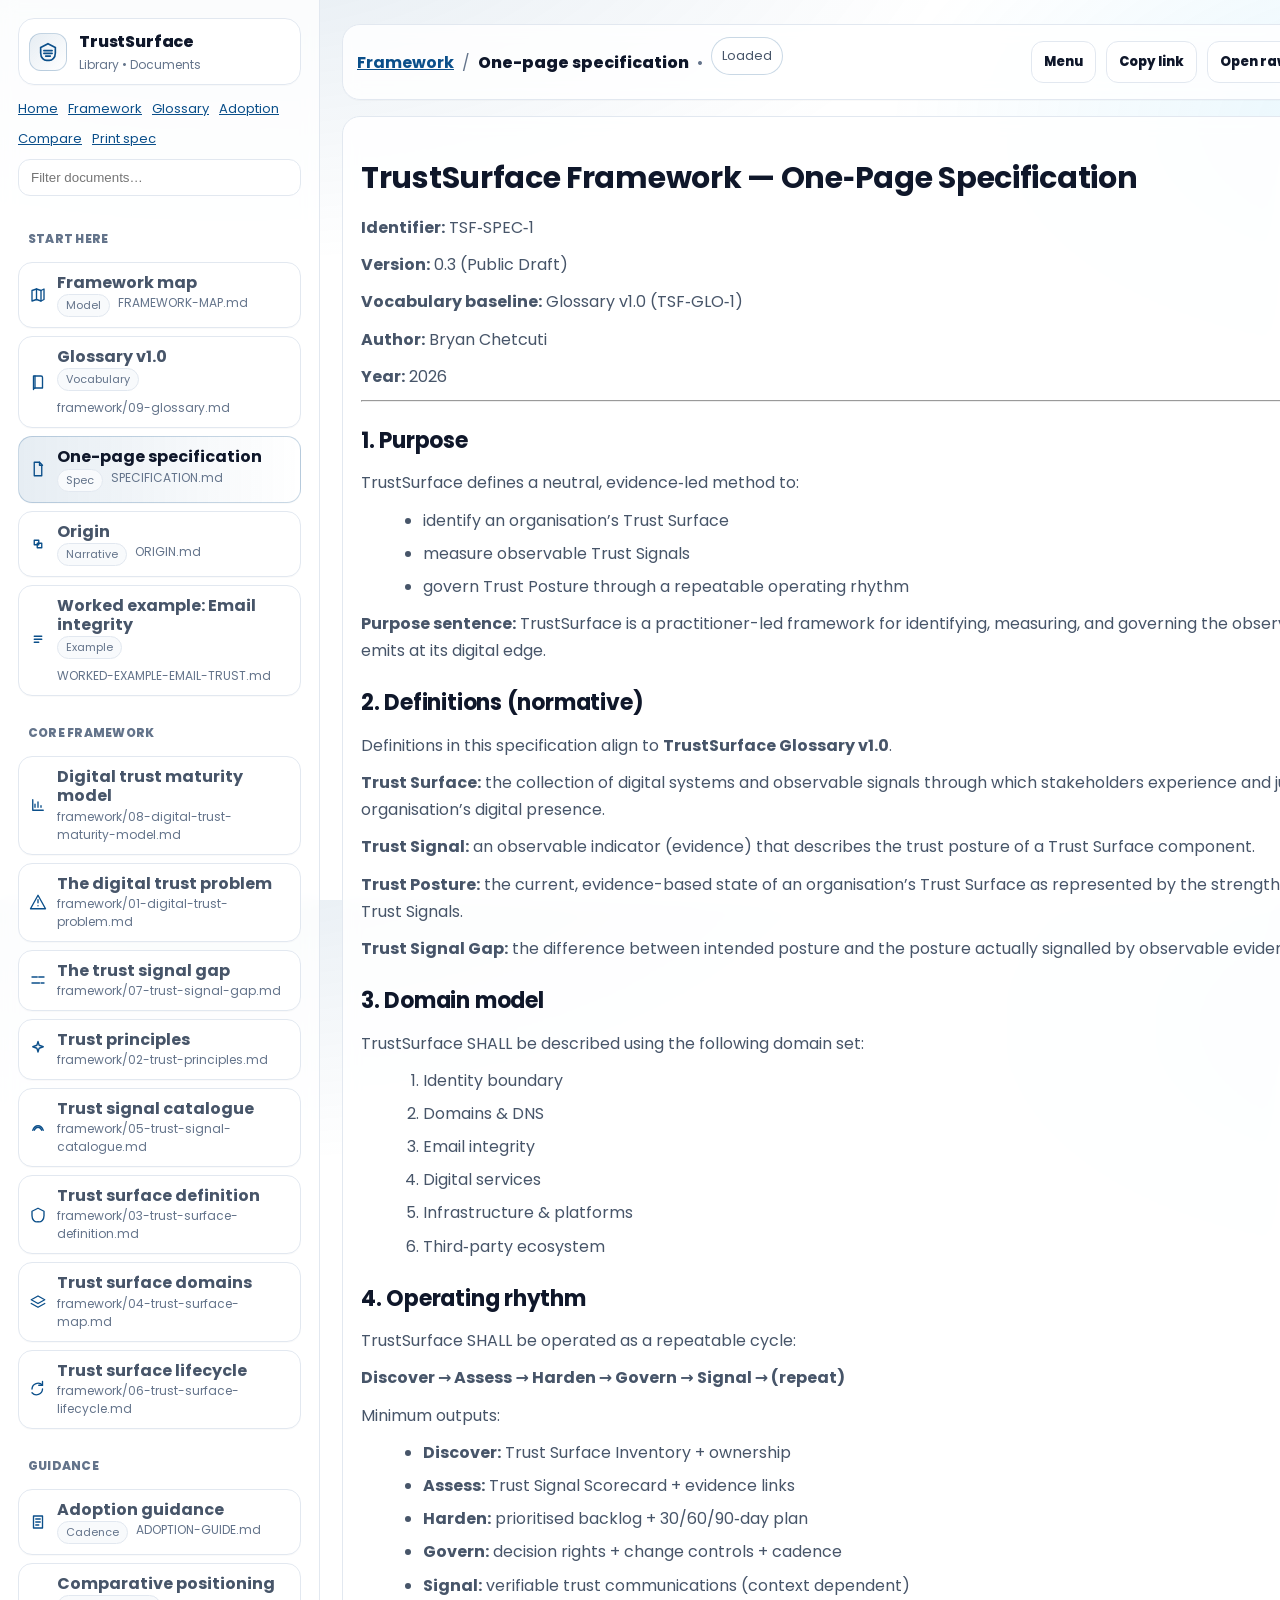
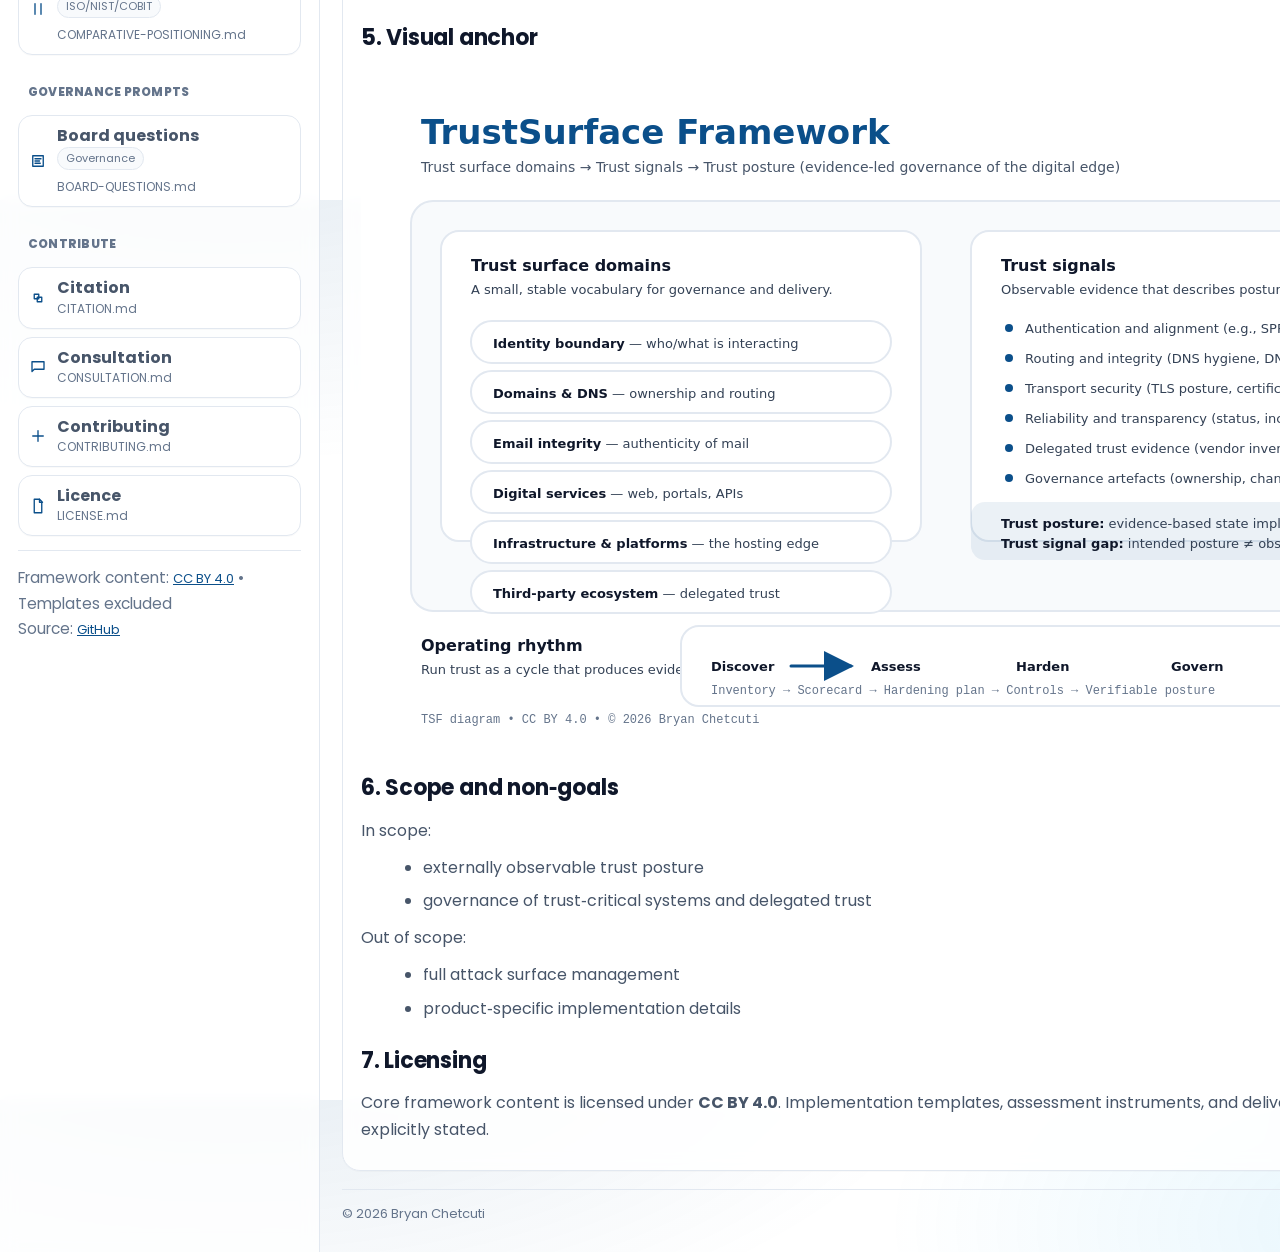
==== adoption/index.html @ 2671f540 "Redirect-loop debug" ====
<!doctype html>
<html lang="en">
<head>
  <meta charset="utf-8" />
  <meta name="viewport" content="width=device-width,initial-scale=1" />
  <title>TrustSurface Library</title>
  <meta name="description" content="TrustSurface Framework library: specification, glossary, adoption guidance, core documents, and examples." />

  <!-- Poppins -->
  <link rel="preconnect" href="https://fonts.googleapis.com">
  <link rel="preconnect" href="https://fonts.gstatic.com" crossorigin>
  <link href="https://fonts.googleapis.com/css2?family=Poppins:wght@400;500;600;700&display=swap" rel="stylesheet">

  <link rel="stylesheet" href="/assets/app.css" />

  <!-- Canonical is set dynamically by assets/app.js -->
  <link rel="canonical" href="https://trustsurface.org/docs/" id="canonicalLink" />
</head>

<body class="drawer">
<div class="shell">

    <!-- Sidebar -->
    <aside class="side">
      <div class="brand">
        <div class="mark" aria-hidden="true">
          <svg viewBox="0 0 24 24" fill="none">
            <path d="M12 3l8 4v6c0 5-3.4 9-8 8-4.6 1-8-3-8-8V7l8-4z" stroke="currentColor" stroke-width="1.8"/>
            <path d="M7.5 10.5h9M7.5 13.5h9M9.5 16.5h5" stroke="currentColor" stroke-width="1.8" stroke-linecap="round"/>
          </svg>
        </div>
        <div>
          <div class="brandTitle">TrustSurface</div>
          <div class="brandSub">Library • Documents</div>
        </div>
      </div>

      <div class="sideControls">
        <div class="sideLinks">
          <a class="link" href="/">Home</a>
          <a class="link" href="/framework/">Framework</a>
          <a class="link" href="/framework/glossary/">Glossary</a>
          <a class="link" href="/adoption/">Adoption</a>
          <a class="link" href="/comparative/">Compare</a>
          <a class="link" href="/spec/print/">Print spec</a>
        </div>

        <input id="q" class="search" type="search" placeholder="Filter documents…" autocomplete="off" />
      </div>

      <nav id="nav" class="nav" aria-label="Documents"></nav>

      <div class="sideFooter">
        <div class="small">Framework content: <a class="link" href="/licence/">CC BY 4.0</a> • Templates excluded</div>
        <div class="small">Source: <a class="link" id="repoLink" href="#" target="_blank" rel="noopener noreferrer">GitHub</a></div>
      </div>
    </aside>

    <div class="navBackdrop" id="navBackdrop" aria-hidden="true"></div>

    <!-- Main -->
    <main class="main">
      <div class="topbar">
        <div class="crumbs">
          <a class="crumb" href="/framework/">Framework</a>
          <span class="sep">/</span>
          <span id="docLabel" class="crumbCurrent">Document</span>
          <span class="sep">•</span>
          <span id="status" class="status">Loading…</span>
        </div>

        <div class="actions">
          <a class="btn" id="menuBtn" href="#">Menu</a>
          <a class="btn" id="copyLink" href="#">Copy link</a>
          <a class="btn" id="openRaw" href="#" target="_blank" rel="noopener noreferrer">Open raw</a>
          <a class="btn" id="editGitHub" href="#" target="_blank" rel="noopener noreferrer">Edit</a>
          <a class="btn primary" id="raiseIssue" href="#" target="_blank" rel="noopener noreferrer">Raise issue</a>
        </div>
      </div>

      <div class="contentGrid">
        <article class="doc">
          <div id="doc" class="markdown"></div>
        </article>

        <aside id="toc" class="toc" aria-label="On this page">
          <div class="tocHead">
            <div class="tocTitle">On this page</div>
            <a class="tocLink" href="#top" id="toTop">Top</a>
          </div>
          <nav class="tocNav" id="tocNav"></nav>
          <div class="tocBlock">
            <div class="small">Suggested:</div>
            <a class="tocCard" href="/framework/glossary/">
              <div class="tocCardTitle">Glossary v1.0</div>
              <div class="small">Stable vocabulary for surface, signals, posture, and gaps.</div>
            </a>
            <a class="tocCard" href="/adoption/">
              <div class="tocCardTitle">Adoption guidance</div>
              <div class="small">Cadence, roles, and evidence artefacts.</div>
            </a>
            <a class="tocCard" href="/spec/print/">
              <div class="tocCardTitle">Print specification</div>
              <div class="small">A4-friendly page for PDF export.</div>
            </a>
          </div>
        </aside>
      </div>

      <div class="footer">
        <div>© 2026 Bryan Chetcuti</div>
        <div class="footerLinks"><a href="/licence/">CC BY 4.0</a> <span class="sep">•</span> <a href="/citation/">Citation</a> <span class="sep">•</span> <a href="/consultation/">Consultation</a></div>
      </div>
    </main>
  </div>

  <script src="/assets/marked.min.js" defer></script>
  <script src="/assets/purify.min.js" defer></script>
  <script src="/assets/app.js" defer></script>
  <script src="/assets/site.js" defer></script>
</body>
</html>
---- assets/app.css ----
:root{
  --bg:#ffffff;
  --fg:#0f172a;
  --muted:#475569;
  --subtle:#64748b;
  --line:#e2e8f0;
  --soft:#f8fafc;
  --accent:#0b4f8a;
  --accent2:#0ea5e9;
  --accentSoft: rgba(11,79,138,0.10);
  --accentBorder: rgba(11,79,138,0.22);
  --shadow: 0 1px 0 rgba(15,23,42,0.02);
}

*{ box-sizing:border-box; }
html,body{ height:100%; }
body{
  margin:0;
  font-family:"Poppins",system-ui,-apple-system,Segoe UI,Roboto,Arial,sans-serif;
  color:var(--fg);
  background:
    radial-gradient(1200px 600px at 18% -12%, rgba(11,79,138,0.12) 0%, rgba(11,79,138,0) 62%),
    radial-gradient(900px 500px at 110% 14%, rgba(14,165,233,0.10) 0%, rgba(14,165,233,0) 58%),
    var(--bg);
}

a{ color:inherit; text-decoration:none; }
a:hover{ text-decoration:underline; }

/* Layout */
.shell{
  display:grid;
  grid-template-columns: 320px 1fr;
  min-height:100vh;
}

.side{
  border-right:1px solid var(--line);
  background: rgba(255,255,255,0.78);
  backdrop-filter: blur(8px);
  padding:18px;
}

.main{
  padding:24px 22px 28px;
  max-width: 1200px;
}

/* Default small-screen behaviour (non-drawer pages): keep side visible at top */
@media (max-width: 980px){
  .shell{ grid-template-columns: 1fr; }
  body:not(.drawer) .side{ position: sticky; top:0; z-index: 2; }
}

/* Drawer behaviour (opt-in via body.drawer) */
.navBackdrop{ display:none; }
@media (max-width: 980px){
  body.drawer .shell{ grid-template-columns: 1fr; }

  body.drawer .side{
    position: fixed;
    left: 0;
    top: 0;
    bottom: 0;
    width: 320px;
    max-width: 86vw;
    overflow: auto;
    transform: translateX(-105%);
    transition: transform 180ms ease;
    z-index: 60;
    border-right:1px solid var(--line);
  }

  body.drawer .navBackdrop{
    display:block;
    position: fixed;
    inset:0;
    background: rgba(15,23,42,0.36);
    opacity: 0;
    pointer-events:none;
    transition: opacity 180ms ease;
    z-index: 50;
  }

  body.drawer.navOpen .side{ transform: translateX(0); }
  body.drawer.navOpen .navBackdrop{ opacity: 1; pointer-events: auto; }

  body.drawer .main{ max-width: none; }
}

/* Side / brand */
.brand{
  display:flex;
  align-items:center;
  gap:12px;
  padding:10px 10px;
  border:1px solid var(--line);
  border-radius:16px;
  background: rgba(255,255,255,0.86);
  box-shadow: var(--shadow);
}

.mark{
  width:38px;
  height:38px;
  display:flex;
  align-items:center;
  justify-content:center;
  border-radius:12px;
  background: linear-gradient(135deg, var(--accentSoft), rgba(255,255,255,0));
  border:1px solid var(--accentBorder);
  color: var(--accent);
}
.mark svg{ width:22px; height:22px; }

.brandTitle{ font-weight:800; letter-spacing:-0.01em; }
.brandSub{ font-size:12px; color: var(--subtle); margin-top:2px; }

.sideControls{ margin-top:14px; display:grid; gap:10px; }

.search{
  width:100%;
  padding:10px 12px;
  border:1px solid var(--line);
  border-radius:12px;
  outline:none;
  font-weight:500;
}
.search:focus{ border-color: var(--accentBorder); box-shadow: 0 0 0 4px rgba(11,79,138,0.10); }

.sideLinks{ display:flex; gap:10px; flex-wrap:wrap; }
.link{ font-size:13px; color: var(--accent); text-decoration: underline; }

.nav{ margin-top:14px; display:grid; gap:8px; }

.navGroupTitle{
  margin-top:10px;
  padding:10px 10px 6px;
  font-size:12px;
  font-weight:800;
  letter-spacing: 0.02em;
  color: var(--subtle);
  text-transform: uppercase;
}

.navItem{
  display:flex;
  align-items:center;
  gap:10px;
  padding:10px 10px;
  border:1px solid var(--line);
  border-radius:14px;
  background:#fff;
  color: var(--muted);
  box-shadow: var(--shadow);
}
.navItem:hover{ text-decoration:none; border-color: var(--accentBorder); }
.navItem.active{
  border-color: var(--accentBorder);
  background: linear-gradient(90deg, var(--accentSoft), rgba(255,255,255,0));
  color: var(--fg);
}

.navIcon{ width:18px; height:18px; color: var(--accent); flex: 0 0 auto; }
.navText{ display:flex; flex-direction:column; gap:2px; min-width:0; }
.navLabel{ font-weight:700; line-height:1.2; }
.navMeta{ display:flex; gap:8px; flex-wrap:wrap; }
.navPath{ font-size:12px; color: var(--subtle); }

.tag{
  font-size:11px;
  padding:2px 8px;
  border-radius: 999px;
  border:1px solid var(--line);
  background: var(--soft);
  color: var(--subtle);
}

.sideFooter{ margin-top:14px; padding-top:14px; border-top:1px solid var(--line); }

.small{ font-size:15.5px; color: var(--subtle); line-height:1.65; }
.mono{ font-family: ui-monospace, SFMono-Regular, Menlo, Monaco, Consolas, "Liberation Mono", "Courier New", monospace; font-size:12.5px; color: var(--subtle); }

/* Top bar */
.topbar{
  display:flex;
  justify-content:space-between;
  gap:14px;
  align-items:center;
  flex-wrap:wrap;
  border:1px solid var(--line);
  border-radius:18px;
  padding:12px 14px;
  background: rgba(255,255,255,0.82);
  backdrop-filter: blur(8px);
  box-shadow: var(--shadow);
}

.crumbs{ display:flex; gap:8px; align-items:center; flex-wrap:wrap; }
.crumb{ color: var(--accent); text-decoration: underline; font-weight:700; }
.sep{ color: var(--subtle); }
.crumbCurrent{ font-weight:800; color: var(--fg); }

.actions{ display:flex; gap:10px; flex-wrap:wrap; }
.btn{
  display:inline-flex;
  align-items:center;
  justify-content:center;
  padding:10px 12px;
  border-radius:12px;
  border:1px solid var(--line);
  background:#fff;
  font-weight:800;
  font-size:13px;
}
.btn:hover{ text-decoration:none; border-color: var(--accentBorder); }
.btn.primary{ background: var(--accent); border-color: var(--accent); color:#fff; }
.btn.primary:hover{ filter: brightness(0.98); }

/* Content */
.contentGrid{ margin-top:16px; display:grid; grid-template-columns: 1fr 320px; gap:16px; }
@media (max-width: 1100px){
  .contentGrid{ grid-template-columns: 1fr; }
  .toc{ order:-1; }
}

.doc{
  border:1px solid var(--line);
  border-radius:18px;
  background: rgba(255,255,255,0.86);
  backdrop-filter: blur(8px);
  padding:16px 18px;
  box-shadow: var(--shadow);
  min-height: 60vh;
}

.status{
  display:inline-flex;
  align-items:center;
  gap:10px;
  font-size:13px;
  color: var(--muted);
  padding:8px 10px;
  border-radius:999px;
  border:1px solid var(--accentBorder);
  background: rgba(255,255,255,0.85);
  margin-bottom: 12px;
}

/* Markdown typography */
.markdown{ line-height: 1.7; color: var(--fg); }
.markdown h1,.markdown h2,.markdown h3{ letter-spacing: -0.01em; margin: 20px 0 10px; }
.markdown h1{ font-size: 30px; }
.markdown h2{ font-size: 22px; }
.markdown h3{ font-size: 18px; }
.markdown p{ margin: 10px 0; color: var(--muted); }
.markdown ul, .markdown ol{ margin: 10px 0 10px 22px; color: var(--muted); }
.markdown li{ margin: 6px 0; }
.markdown blockquote{ border-left: 3px solid var(--accent); padding-left: 12px; margin: 14px 0; color: var(--muted); }
.markdown code{ font-family: ui-monospace, SFMono-Regular, Menlo, Monaco, Consolas, "Liberation Mono", "Courier New", monospace; font-size: 13px; }
.markdown pre{ background: var(--soft); border:1px solid var(--line); border-radius: 14px; padding: 12px; overflow:auto; }
.markdown table{ border-collapse: collapse; width:100%; margin: 12px 0; font-size: 13.5px; }
.markdown th,.markdown td{ border:1px solid var(--line); padding: 10px; vertical-align: top; }
.markdown th{ background: linear-gradient(90deg, var(--accentSoft), rgba(255,255,255,0)); text-align:left; }

/* TOC */
.toc{
  border:1px solid var(--line);
  border-radius:18px;
  background: rgba(255,255,255,0.80);
  backdrop-filter: blur(8px);
  padding:14px;
  box-shadow: var(--shadow);
  height: fit-content;
}
.tocHead{ display:flex; justify-content:space-between; align-items:center; gap:10px; padding-bottom:10px; border-bottom:1px solid var(--line); }
.tocTitle{ font-weight:900; }
.tocLink{ font-size: 13px; color: var(--accent); text-decoration: underline; }
.tocNav{ display:grid; gap:8px; margin-top:12px; }
.tocNav a{ font-size: 13px; color: var(--muted); padding:8px 10px; border-radius: 12px; border:1px solid var(--line); background:#fff; }
.tocNav a:hover{ text-decoration:none; border-color: var(--accentBorder); }
.tocNav a.active{ border-color: var(--accentBorder); background: var(--accentSoft); color: var(--fg); }
.tocBlock{ margin-top:14px; padding-top:14px; border-top:1px solid var(--line); }
.tocCard{ display:block; margin-top:10px; padding:12px; border-radius:14px; border:1px solid var(--line); background:#fff; }
.tocCard:hover{ text-decoration:none; border-color: var(--accentBorder); }
.tocCardTitle{ font-weight:900; margin-bottom:4px; }

/* Footer */
.footer{
  margin-top:18px;
  padding-top:14px;
  border-top:1px solid var(--line);
  display:flex;
  flex-wrap:wrap;
  justify-content:space-between;
  gap:10px 14px;
  color: var(--subtle);
  font-size: 13px;
}
.footerLinks a{ color: var(--accent); text-decoration: underline; }
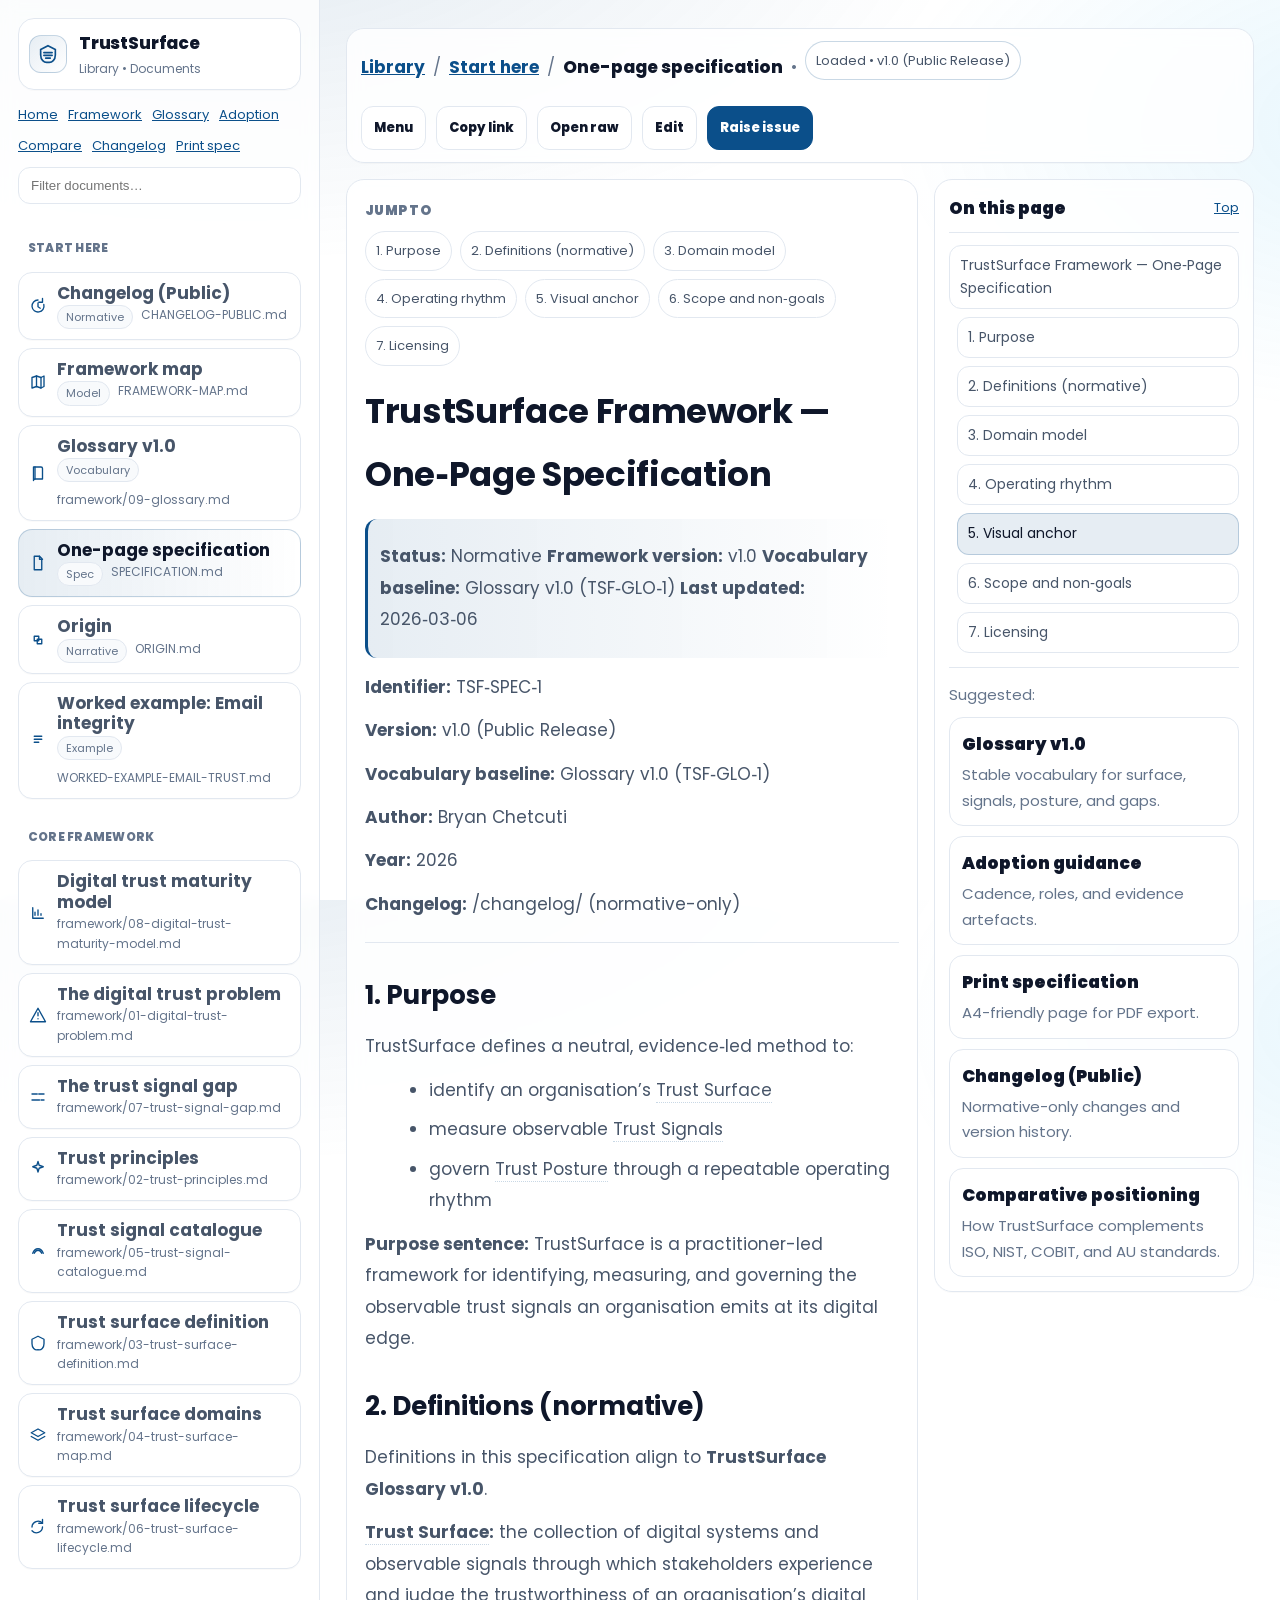
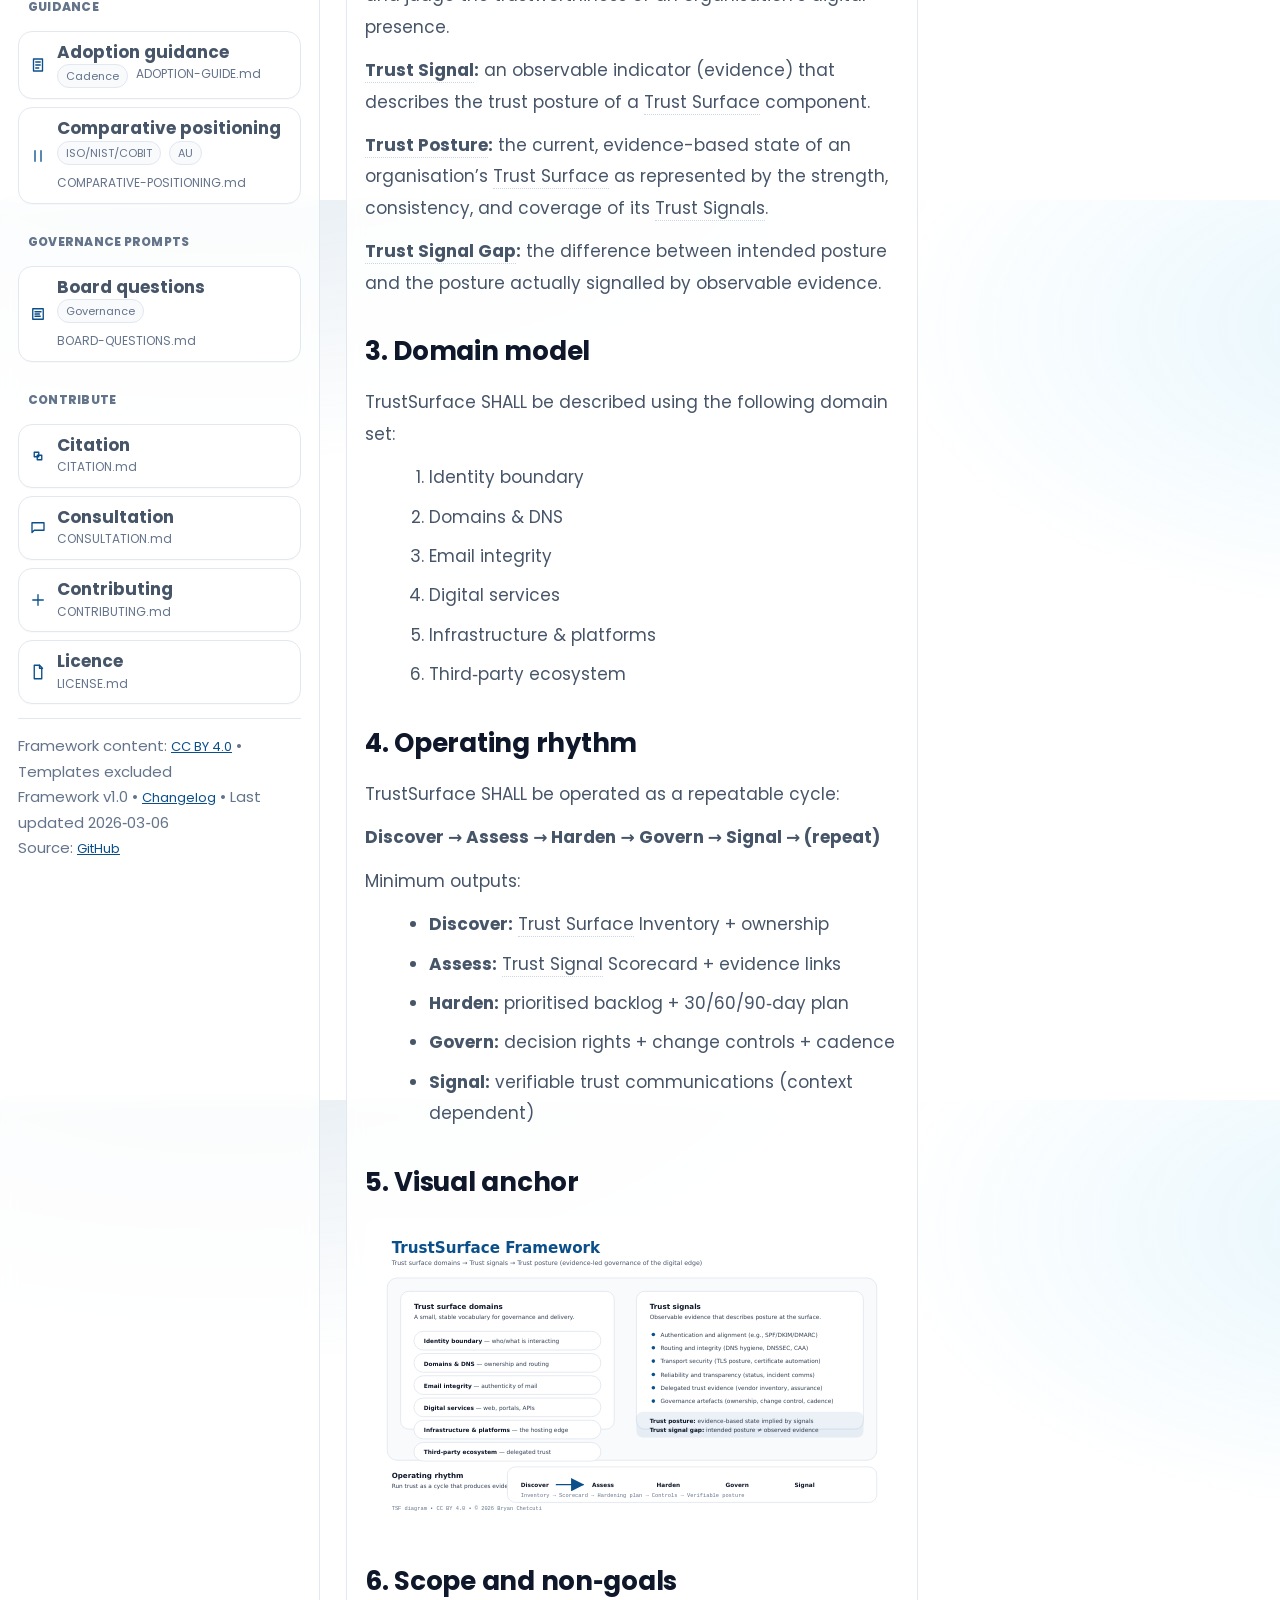
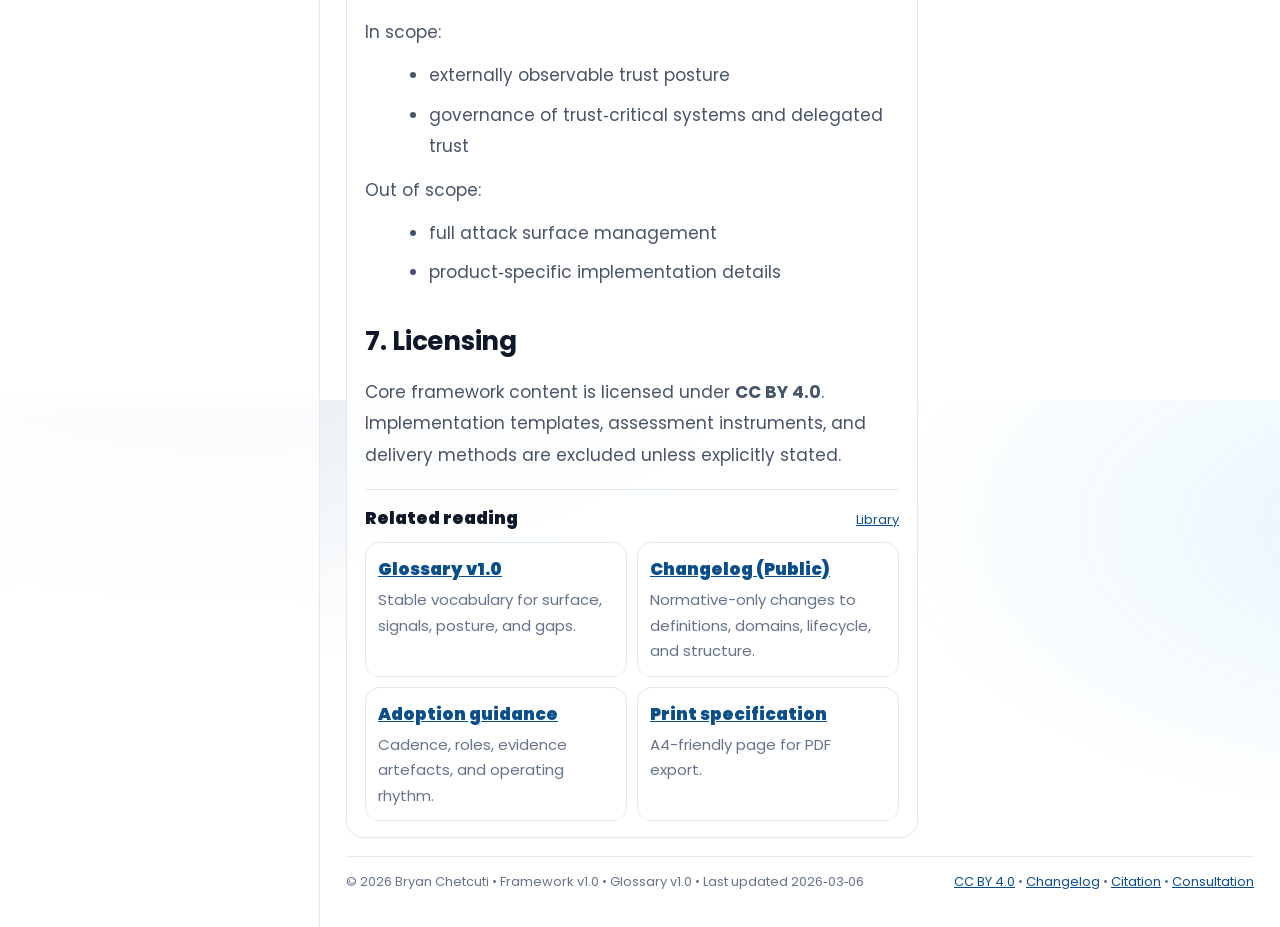
==== commit 871e026d: "feature release" ====
--- a/adoption/index.html
+++ b/adoption/index.html
@@ -42,6 +42,7 @@
           <a class="link" href="/framework/glossary/">Glossary</a>
           <a class="link" href="/adoption/">Adoption</a>
           <a class="link" href="/comparative/">Compare</a>
+          <a class="link" href="/changelog/">Changelog</a>
           <a class="link" href="/spec/print/">Print spec</a>
         </div>
 
@@ -52,6 +53,7 @@
 
       <div class="sideFooter">
         <div class="small">Framework content: <a class="link" href="/licence/">CC BY 4.0</a> • Templates excluded</div>
+        <div class="small">Framework v1.0 • <a class="link" href="/changelog/">Changelog</a> • Last updated 2026‑03‑06</div>
         <div class="small">Source: <a class="link" id="repoLink" href="#" target="_blank" rel="noopener noreferrer">GitHub</a></div>
       </div>
     </aside>
@@ -62,7 +64,9 @@
     <main class="main">
       <div class="topbar">
         <div class="crumbs">
-          <a class="crumb" href="/framework/">Framework</a>
+          <a class="crumb" href="/docs/">Library</a>
+          <span class="sep">/</span>
+          <a class="crumb" id="docGroup" href="/docs/">Section</a>
           <span class="sep">/</span>
           <span id="docLabel" class="crumbCurrent">Document</span>
           <span class="sep">•</span>
@@ -80,7 +84,9 @@
 
       <div class="contentGrid">
         <article class="doc">
+          <div id="jump" class="jump" aria-label="Jump links"></div>
           <div id="doc" class="markdown"></div>
+          <div id="related" class="related" aria-label="Related reading"></div>
         </article>
 
         <aside id="toc" class="toc" aria-label="On this page">
@@ -103,13 +109,21 @@
               <div class="tocCardTitle">Print specification</div>
               <div class="small">A4-friendly page for PDF export.</div>
             </a>
+            <a class="tocCard" href="/changelog/">
+              <div class="tocCardTitle">Changelog (Public)</div>
+              <div class="small">Normative-only changes and version history.</div>
+            </a>
+            <a class="tocCard" href="/comparative/">
+              <div class="tocCardTitle">Comparative positioning</div>
+              <div class="small">How TrustSurface complements ISO, NIST, COBIT, and AU standards.</div>
+            </a>
           </div>
         </aside>
       </div>
 
       <div class="footer">
-        <div>© 2026 Bryan Chetcuti</div>
-        <div class="footerLinks"><a href="/licence/">CC BY 4.0</a> <span class="sep">•</span> <a href="/citation/">Citation</a> <span class="sep">•</span> <a href="/consultation/">Consultation</a></div>
+        <div>© 2026 Bryan Chetcuti • Framework v1.0 • Glossary v1.0 • Last updated 2026‑03‑06</div>
+        <div class="footerLinks"><a href="/licence/">CC BY 4.0</a> <span class="sep">•</span> <a href="/changelog/">Changelog</a> <span class="sep">•</span> <a href="/citation/">Citation</a> <span class="sep">•</span> <a href="/consultation/">Consultation</a></div>
       </div>
     </main>
   </div>
--- a/assets/app.css
+++ b/assets/app.css
@@ -18,6 +18,8 @@
   margin:0;
   font-family:"Poppins",system-ui,-apple-system,Segoe UI,Roboto,Arial,sans-serif;
   color:var(--fg);
+  font-size: 17px;
+  line-height: 1.65;
   background:
     radial-gradient(1200px 600px at 18% -12%, rgba(11,79,138,0.12) 0%, rgba(11,79,138,0) 62%),
     radial-gradient(900px 500px at 110% 14%, rgba(14,165,233,0.10) 0%, rgba(14,165,233,0) 58%),
@@ -42,8 +44,8 @@
 }
 
 .main{
-  padding:24px 22px 28px;
-  max-width: 1200px;
+  padding:28px 26px 34px;
+  max-width: 1240px;
 }
 
 /* Default small-screen behaviour (non-drawer pages): keep side visible at top */
@@ -178,8 +180,8 @@
 
 .sideFooter{ margin-top:14px; padding-top:14px; border-top:1px solid var(--line); }
 
-.small{ font-size:15.5px; color: var(--subtle); line-height:1.65; }
-.mono{ font-family: ui-monospace, SFMono-Regular, Menlo, Monaco, Consolas, "Liberation Mono", "Courier New", monospace; font-size:12.5px; color: var(--subtle); }
+.small{ font-size:15px; color: var(--subtle); line-height:1.7; }
+.mono{ font-family: ui-monospace, SFMono-Regular, Menlo, Monaco, Consolas, "Liberation Mono", "Courier New", monospace; font-size:13px; color: var(--subtle); }
 
 /* Top bar */
 .topbar{
@@ -248,20 +250,98 @@
 }
 
 /* Markdown typography */
-.markdown{ line-height: 1.7; color: var(--fg); }
-.markdown h1,.markdown h2,.markdown h3{ letter-spacing: -0.01em; margin: 20px 0 10px; }
-.markdown h1{ font-size: 30px; }
-.markdown h2{ font-size: 22px; }
-.markdown h3{ font-size: 18px; }
-.markdown p{ margin: 10px 0; color: var(--muted); }
-.markdown ul, .markdown ol{ margin: 10px 0 10px 22px; color: var(--muted); }
-.markdown li{ margin: 6px 0; }
-.markdown blockquote{ border-left: 3px solid var(--accent); padding-left: 12px; margin: 14px 0; color: var(--muted); }
-.markdown code{ font-family: ui-monospace, SFMono-Regular, Menlo, Monaco, Consolas, "Liberation Mono", "Courier New", monospace; font-size: 13px; }
+.markdown{
+  font-size: 17px;
+  line-height: 1.85;
+  color: var(--fg);
+  max-width: 92ch;
+  margin: 0 auto;
+}
+
+.markdown h1,.markdown h2,.markdown h3{
+  letter-spacing: -0.01em;
+  margin: 28px 0 12px;
+}
+.markdown h1{ font-size: 34px; margin-top: 6px; }
+.markdown h2{ font-size: 26px; }
+.markdown h3{ font-size: 20px; margin-top: 22px; }
+
+.markdown p{ margin: 12px 0; color: var(--muted); }
+.markdown ul, .markdown ol{ margin: 12px 0 12px 24px; color: var(--muted); }
+.markdown li{ margin: 8px 0; }
+
+.markdown hr{ border:0; border-top:1px solid var(--line); margin: 22px 0; }
+
+.markdown blockquote{
+  border-left: 3px solid var(--accentBorder);
+  padding: 10px 12px;
+  margin: 14px 0;
+  color: var(--muted);
+  background: linear-gradient(90deg, rgba(11,79,138,0.06), rgba(255,255,255,0));
+  border-radius: 12px;
+}
+
+.markdown blockquote.callout{ border-left-color: var(--accent); }
+.markdown blockquote.callout.meta{ background: linear-gradient(90deg, rgba(11,79,138,0.10), rgba(255,255,255,0)); }
+.markdown blockquote.callout.normative{ border-left-color: var(--accent); }
+.markdown blockquote.callout.example{ border-left-color: rgba(14,165,233,0.9); }
+.markdown blockquote.callout.note{ border-left-color: rgba(100,116,139,0.9); }
+
+.markdown code{ font-family: ui-monospace, SFMono-Regular, Menlo, Monaco, Consolas, "Liberation Mono", "Courier New", monospace; font-size: 14px; }
 .markdown pre{ background: var(--soft); border:1px solid var(--line); border-radius: 14px; padding: 12px; overflow:auto; }
-.markdown table{ border-collapse: collapse; width:100%; margin: 12px 0; font-size: 13.5px; }
+
+.markdown table{ border-collapse: collapse; width:100%; margin: 14px 0; font-size: 14.5px; }
 .markdown th,.markdown td{ border:1px solid var(--line); padding: 10px; vertical-align: top; }
 .markdown th{ background: linear-gradient(90deg, var(--accentSoft), rgba(255,255,255,0)); text-align:left; }
+
+.markdown img{ max-width: 100%; height:auto; border-radius: 14px; }
+
+.markdown h1, .markdown h2, .markdown h3{ scroll-margin-top: 96px; }
+
+/* Inline glossary terms */
+.term{
+  border-bottom: 1px dotted var(--accentBorder);
+  cursor: help;
+  position: relative;
+  color: inherit;
+}
+.term:focus{ outline: none; box-shadow: 0 0 0 4px rgba(11,79,138,0.10); border-radius: 4px; }
+.term:hover::after,
+.term:focus::after{
+  content: attr(data-def);
+  position: absolute;
+  left: 0;
+  top: 1.55em;
+  z-index: 40;
+  max-width: 360px;
+  width: max-content;
+  background: #fff;
+  color: var(--fg);
+  border: 1px solid var(--line);
+  border-radius: 12px;
+  padding: 10px 12px;
+  box-shadow: 0 8px 24px rgba(15,23,42,0.12);
+  line-height: 1.5;
+  font-size: 14px;
+}
+
+/* Jump links */
+.jump{ margin: 4px 0 14px; display:flex; gap:10px; align-items:center; flex-wrap:wrap; }
+.jumpLabel{ font-weight: 900; color: var(--subtle); font-size: 13px; letter-spacing: 0.02em; text-transform: uppercase; }
+.jumpLinks{ display:flex; gap:8px; flex-wrap:wrap; }
+.jumpLinks a{ font-size: 13px; color: var(--muted); padding: 8px 10px; border-radius: 999px; border:1px solid var(--line); background:#fff; }
+.jumpLinks a:hover{ text-decoration:none; border-color: var(--accentBorder); }
+
+/* Related reading */
+.related{ margin-top: 18px; padding-top: 14px; border-top: 1px solid var(--line); }
+.relatedHead{ display:flex; justify-content: space-between; gap:12px; align-items: baseline; margin-bottom: 10px; }
+.relatedH{ font-weight: 900; }
+.relatedGrid{ display:grid; grid-template-columns: repeat(2, minmax(0, 1fr)); gap: 10px; }
+@media (max-width: 720px){ .relatedGrid{ grid-template-columns: 1fr; } }
+.relatedCard{ display:block; padding: 12px; border-radius: 14px; border: 1px solid var(--line); background:#fff; }
+.relatedCard:hover{ text-decoration:none; border-color: var(--accentBorder); }
+.relatedTitle{ font-weight: 900; margin-bottom: 4px; color: var(--accent); text-decoration: underline; }
+
 
 /* TOC */
 .toc{
@@ -277,7 +357,7 @@
 .tocTitle{ font-weight:900; }
 .tocLink{ font-size: 13px; color: var(--accent); text-decoration: underline; }
 .tocNav{ display:grid; gap:8px; margin-top:12px; }
-.tocNav a{ font-size: 13px; color: var(--muted); padding:8px 10px; border-radius: 12px; border:1px solid var(--line); background:#fff; }
+.tocNav a{ font-size: 14px; color: var(--muted); padding:8px 10px; border-radius: 12px; border:1px solid var(--line); background:#fff; }
 .tocNav a:hover{ text-decoration:none; border-color: var(--accentBorder); }
 .tocNav a.active{ border-color: var(--accentBorder); background: var(--accentSoft); color: var(--fg); }
 .tocBlock{ margin-top:14px; padding-top:14px; border-top:1px solid var(--line); }
